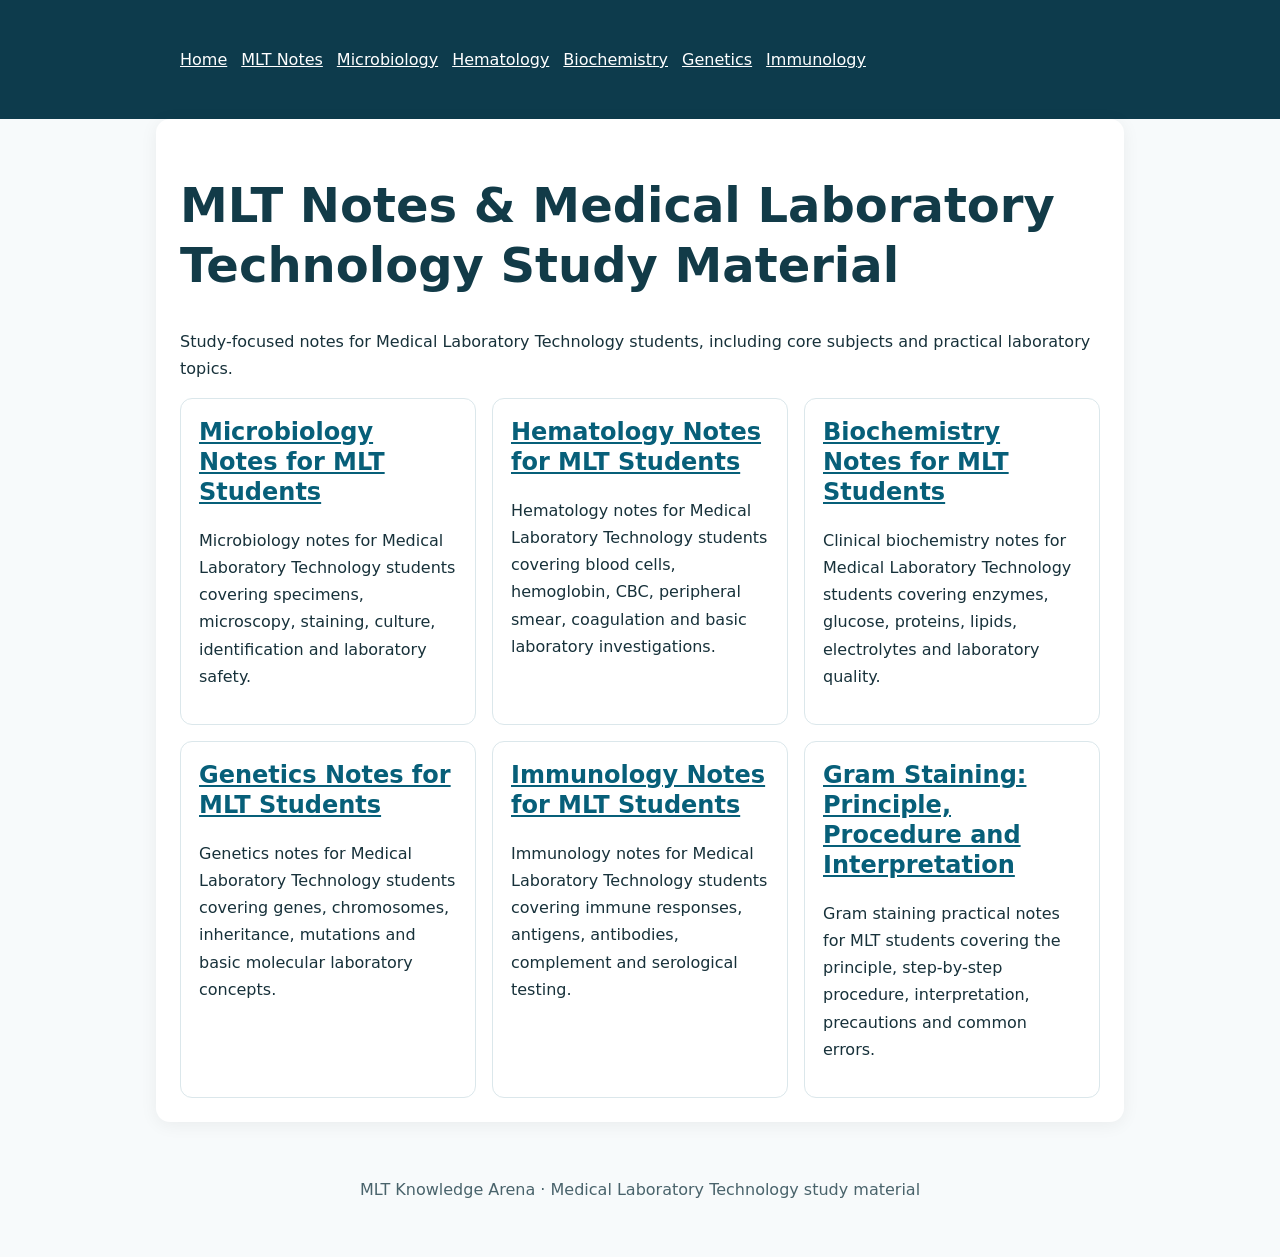
==== Notes/index.html @ 21ba25c5 "Add files via upload" ====
<!doctype html>
<html lang="en">
<head>
<meta charset="utf-8">
<meta name="viewport" content="width=device-width,initial-scale=1">
<title>MLT Notes &amp; Study Material | MLT Knowledge Arena</title>
<meta name="description" content="MLT notes and Medical Laboratory Technology study material covering Microbiology, Hematology, Biochemistry, Genetics, Immunology and practical laboratory topics.">
<meta name="robots" content="index,follow,max-image-preview:large,max-snippet:-1,max-video-preview:-1">
<link rel="canonical" href="https://shivambiomed.github.io/mlt-notes/">
<meta property="og:type" content="website">
<meta property="og:title" content="MLT Notes &amp; Study Material | MLT Knowledge Arena">
<meta property="og:description" content="MLT notes and Medical Laboratory Technology study material for students.">
<meta property="og:url" content="https://shivambiomed.github.io/mlt-notes/">
<link rel="stylesheet" href="/assets/css/seo-pages.css">
<script type="application/ld+json">
{
  "@context": "https://schema.org",
  "@type": "CollectionPage",
  "name": "MLT Notes & Study Material",
  "description": "MLT notes and Medical Laboratory Technology study material.",
  "url": "https://shivambiomed.github.io/mlt-notes/",
  "isPartOf": {
    "@type": "WebSite",
    "name": "MLT Knowledge Arena",
    "url": "https://shivambiomed.github.io/"
  },
  "inLanguage": "en"
}
</script>
</head>
<body>
<header><div class="wrap"><nav aria-label="Primary"><a href="/">Home</a><a href="/mlt-notes/">MLT Notes</a><a href="/mlt-notes/microbiology/">Microbiology</a><a href="/mlt-notes/hematology/">Hematology</a><a href="/mlt-notes/biochemistry/">Biochemistry</a><a href="/mlt-notes/genetics/">Genetics</a><a href="/mlt-notes/immunology/">Immunology</a></nav></div></header>
<main class="wrap">
<h1>MLT Notes &amp; Medical Laboratory Technology Study Material</h1>
<p>Study-focused notes for Medical Laboratory Technology students, including core subjects and practical laboratory topics.</p>
<div class="card-grid"><article class="card"><h2><a href="/mlt-notes/microbiology/">Microbiology Notes for MLT Students</a></h2><p>Microbiology notes for Medical Laboratory Technology students covering specimens, microscopy, staining, culture, identification and laboratory safety.</p></article><article class="card"><h2><a href="/mlt-notes/hematology/">Hematology Notes for MLT Students</a></h2><p>Hematology notes for Medical Laboratory Technology students covering blood cells, hemoglobin, CBC, peripheral smear, coagulation and basic laboratory investigations.</p></article><article class="card"><h2><a href="/mlt-notes/biochemistry/">Biochemistry Notes for MLT Students</a></h2><p>Clinical biochemistry notes for Medical Laboratory Technology students covering enzymes, glucose, proteins, lipids, electrolytes and laboratory quality.</p></article><article class="card"><h2><a href="/mlt-notes/genetics/">Genetics Notes for MLT Students</a></h2><p>Genetics notes for Medical Laboratory Technology students covering genes, chromosomes, inheritance, mutations and basic molecular laboratory concepts.</p></article><article class="card"><h2><a href="/mlt-notes/immunology/">Immunology Notes for MLT Students</a></h2><p>Immunology notes for Medical Laboratory Technology students covering immune responses, antigens, antibodies, complement and serological testing.</p></article><article class="card"><h2><a href="/mlt-notes/gram-staining/">Gram Staining: Principle, Procedure and Interpretation</a></h2><p>Gram staining practical notes for MLT students covering the principle, step-by-step procedure, interpretation, precautions and common errors.</p></article></div>
</main>
<footer><div class="wrap">MLT Knowledge Arena &middot; Medical Laboratory Technology study material</div></footer>
</body>
</html>
---- assets/css/seo-pages.css ----
:root{font-family:system-ui,-apple-system,BlinkMacSystemFont,"Segoe UI",sans-serif;color:#17313a;background:#f7fafb}
body{margin:0;line-height:1.7}
.wrap{max-width:920px;margin:auto;padding:24px}
header{background:#0d3b4c;color:#fff;padding:22px 0}
header a{color:#fff}
nav{display:flex;flex-wrap:wrap;gap:14px}
main{background:#fff;margin:28px auto;padding:28px;border-radius:14px;box-shadow:0 3px 18px rgba(0,0,0,.06)}
h1,h2,h3{line-height:1.25;color:#123b48}
h1{font-size:clamp(2rem,5vw,3rem)}
h2{margin-top:2rem}
.card-grid{display:grid;grid-template-columns:repeat(auto-fit,minmax(230px,1fr));gap:16px}
.card{border:1px solid #dbe7eb;border-radius:12px;padding:18px}
.card h2,.card h3{margin-top:0}
a{color:#075f79}
footer{padding:30px 0;text-align:center;color:#49636b}
.note{background:#eef7f9;border-left:4px solid #0d3b4c;padding:14px 16px}
ul{padding-left:1.4rem}
@media(max-width:600px){main{margin:16px 8px;padding:20px}.wrap{padding:16px}}
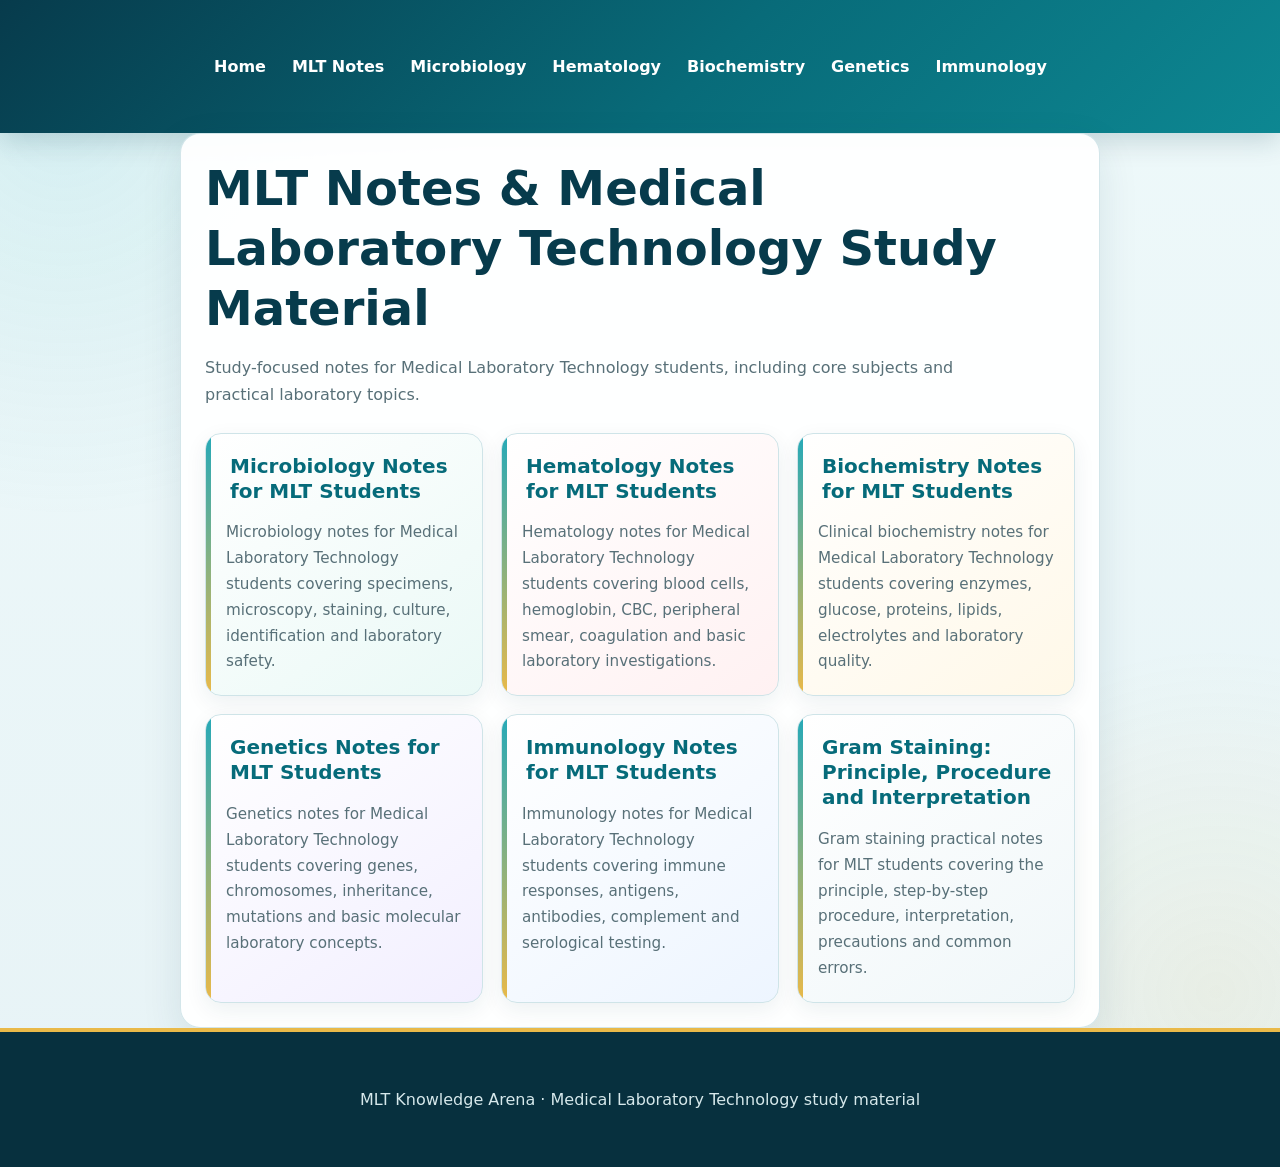
==== commit 70248c68: "Add files via upload" ====
--- a/Notes/index.html
+++ b/Notes/index.html
@@ -33,7 +33,7 @@
 <main class="wrap">
 <h1>MLT Notes &amp; Medical Laboratory Technology Study Material</h1>
 <p>Study-focused notes for Medical Laboratory Technology students, including core subjects and practical laboratory topics.</p>
-<div class="card-grid"><article class="card"><h2><a href="/mlt-notes/microbiology/">Microbiology Notes for MLT Students</a></h2><p>Microbiology notes for Medical Laboratory Technology students covering specimens, microscopy, staining, culture, identification and laboratory safety.</p></article><article class="card"><h2><a href="/mlt-notes/hematology/">Hematology Notes for MLT Students</a></h2><p>Hematology notes for Medical Laboratory Technology students covering blood cells, hemoglobin, CBC, peripheral smear, coagulation and basic laboratory investigations.</p></article><article class="card"><h2><a href="/mlt-notes/biochemistry/">Biochemistry Notes for MLT Students</a></h2><p>Clinical biochemistry notes for Medical Laboratory Technology students covering enzymes, glucose, proteins, lipids, electrolytes and laboratory quality.</p></article><article class="card"><h2><a href="/mlt-notes/genetics/">Genetics Notes for MLT Students</a></h2><p>Genetics notes for Medical Laboratory Technology students covering genes, chromosomes, inheritance, mutations and basic molecular laboratory concepts.</p></article><article class="card"><h2><a href="/mlt-notes/immunology/">Immunology Notes for MLT Students</a></h2><p>Immunology notes for Medical Laboratory Technology students covering immune responses, antigens, antibodies, complement and serological testing.</p></article><article class="card"><h2><a href="/mlt-notes/gram-staining/">Gram Staining: Principle, Procedure and Interpretation</a></h2><p>Gram staining practical notes for MLT students covering the principle, step-by-step procedure, interpretation, precautions and common errors.</p></article></div>
+<div class="card-grid"><article class="card microbiology"><h2><a href="/mlt-notes/microbiology/">Microbiology Notes for MLT Students</a></h2><p>Microbiology notes for Medical Laboratory Technology students covering specimens, microscopy, staining, culture, identification and laboratory safety.</p></article><article class="card hematology"><h2><a href="/mlt-notes/hematology/">Hematology Notes for MLT Students</a></h2><p>Hematology notes for Medical Laboratory Technology students covering blood cells, hemoglobin, CBC, peripheral smear, coagulation and basic laboratory investigations.</p></article><article class="card biochemistry"><h2><a href="/mlt-notes/biochemistry/">Biochemistry Notes for MLT Students</a></h2><p>Clinical biochemistry notes for Medical Laboratory Technology students covering enzymes, glucose, proteins, lipids, electrolytes and laboratory quality.</p></article><article class="card genetics"><h2><a href="/mlt-notes/genetics/">Genetics Notes for MLT Students</a></h2><p>Genetics notes for Medical Laboratory Technology students covering genes, chromosomes, inheritance, mutations and basic molecular laboratory concepts.</p></article><article class="card immunology"><h2><a href="/mlt-notes/immunology/">Immunology Notes for MLT Students</a></h2><p>Immunology notes for Medical Laboratory Technology students covering immune responses, antigens, antibodies, complement and serological testing.</p></article><article class="card gram-staining"><h2><a href="/mlt-notes/gram-staining/">Gram Staining: Principle, Procedure and Interpretation</a></h2><p>Gram staining practical notes for MLT students covering the principle, step-by-step procedure, interpretation, precautions and common errors.</p></article></div>
 </main>
 <footer><div class="wrap">MLT Knowledge Arena &middot; Medical Laboratory Technology study material</div></footer>
 </body>
--- a/assets/css/seo-pages.css
+++ b/assets/css/seo-pages.css
@@ -1,19 +1,116 @@
+:root{
+  font-family:system-ui,-apple-system,BlinkMacSystemFont,"Segoe UI",sans-serif;
+  color:#17313a;
+  background:#eaf5f7;
+  --navy:#073b4c;
+  --teal:#087f8c;
+  --cyan:#25a9b8;
+  --gold:#e9b949;
+  --paper:#eef8fa;
+  --line:#cfe4e8;
+  --muted:#587078;
+}
+*{box-sizing:border-box}
+body{
+  margin:0;
+  line-height:1.7;
+  background:
+    radial-gradient(circle at 5% 10%,rgba(37,169,184,.12),transparent 25%),
+    radial-gradient(circle at 95% 85%,rgba(233,185,73,.10),transparent 22%),
+    linear-gradient(180deg,#eef9fa 0%,#e7f3f6 100%);
+}
+.wrap{max-width:920px;margin:auto;padding:24px}
+header{
+  background:linear-gradient(135deg,#073b4c 0%,#086b79 55%,#0d8792 100%);
+  color:#fff;
+  padding:22px 0;
+  box-shadow:0 8px 25px rgba(7,59,76,.18);
+}
+header a{
+  color:#fff;
+  text-decoration:none;
+  font-weight:700;
+  padding:7px 10px;
+  border-radius:8px;
+  transition:.2s ease;
+}
+header a:hover{background:rgba(255,255,255,.14)}
+nav{display:flex;flex-wrap:wrap;gap:6px;align-items:center}
+main{
+  background:rgba(255,255,255,.94);
+  margin:28px auto;
+  padding:30px;
+  border-radius:20px;
+  border:1px solid rgba(207,228,232,.9);
+  box-shadow:0 14px 40px rgba(7,59,76,.10);
+}
+h1,h2,h3{line-height:1.25;color:var(--navy)}
+h1{
+  font-size:clamp(2rem,5vw,3rem);
+  margin-top:0;
+  margin-bottom:12px;
+}
+main>p{color:var(--muted);max-width:760px}
+.card-grid{
+  display:grid;
+  grid-template-columns:repeat(auto-fit,minmax(230px,1fr));
+  gap:18px;
+  margin-top:24px;
+}
+.card{
+  position:relative;
+  overflow:hidden;
+  border:1px solid var(--line);
+  border-radius:16px;
+  padding:20px;
+  background:linear-gradient(145deg,#fff 0%,#f7fcfd 100%);
+  box-shadow:0 7px 22px rgba(7,59,76,.07);
+  transition:transform .2s ease,box-shadow .2s ease,border-color .2s ease;
+}
+.card:before{
+  content:"";
+  position:absolute;
+  left:0;top:0;bottom:0;
+  width:5px;
+  background:linear-gradient(180deg,var(--cyan),var(--gold));
+}
+.card:hover{
+  transform:translateY(-4px);
+  border-color:#9ed3da;
+  box-shadow:0 14px 30px rgba(7,59,76,.12);
+}
+.card h2,.card h3{margin-top:0}
+.card h2{font-size:1.25rem;padding-left:4px}
+.card p{color:var(--muted);font-size:.95rem;margin-bottom:0}
+a{color:#066b7a}
+.card a{text-decoration:none}
+.card a:hover{text-decoration:underline}
+footer{
+  padding:30px 0;
+  text-align:center;
+  color:#d6e8eb;
+  background:#07303e;
+  border-top:4px solid var(--gold);
+}
+.note{
+  background:#e6f7f9;
+  border-left:5px solid var(--teal);
+  padding:14px 16px;
+  border-radius:0 10px 10px 0;
+}
+ul{padding-left:1.4rem}
+@media(max-width:600px){
+  .wrap{padding:16px}
+  main{margin:16px 8px;padding:20px 16px;border-radius:16px}
+  header{padding:16px 0}
+  nav{gap:4px}
+  header a{font-size:14px;padding:6px 7px}
+  .card-grid{grid-template-columns:1fr;gap:14px}
+}
 
-:root{font-family:system-ui,-apple-system,BlinkMacSystemFont,"Segoe UI",sans-serif;color:#17313a;background:#f7fafb}
-body{margin:0;line-height:1.7}
-.wrap{max-width:920px;margin:auto;padding:24px}
-header{background:#0d3b4c;color:#fff;padding:22px 0}
-header a{color:#fff}
-nav{display:flex;flex-wrap:wrap;gap:14px}
-main{background:#fff;margin:28px auto;padding:28px;border-radius:14px;box-shadow:0 3px 18px rgba(0,0,0,.06)}
-h1,h2,h3{line-height:1.25;color:#123b48}
-h1{font-size:clamp(2rem,5vw,3rem)}
-h2{margin-top:2rem}
-.card-grid{display:grid;grid-template-columns:repeat(auto-fit,minmax(230px,1fr));gap:16px}
-.card{border:1px solid #dbe7eb;border-radius:12px;padding:18px}
-.card h2,.card h3{margin-top:0}
-a{color:#075f79}
-footer{padding:30px 0;text-align:center;color:#49636b}
-.note{background:#eef7f9;border-left:4px solid #0d3b4c;padding:14px 16px}
-ul{padding-left:1.4rem}
-@media(max-width:600px){main{margin:16px 8px;padding:20px}.wrap{padding:16px}}
+.card.microbiology{background:linear-gradient(145deg,#ffffff,#eaf9f6)}
+.card.hematology{background:linear-gradient(145deg,#ffffff,#fff1f2)}
+.card.biochemistry{background:linear-gradient(145deg,#ffffff,#fff8e8)}
+.card.genetics{background:linear-gradient(145deg,#ffffff,#f2efff)}
+.card.immunology{background:linear-gradient(145deg,#ffffff,#edf5ff)}
+.card.gram-staining{background:linear-gradient(145deg,#ffffff,#f0f7f9)}
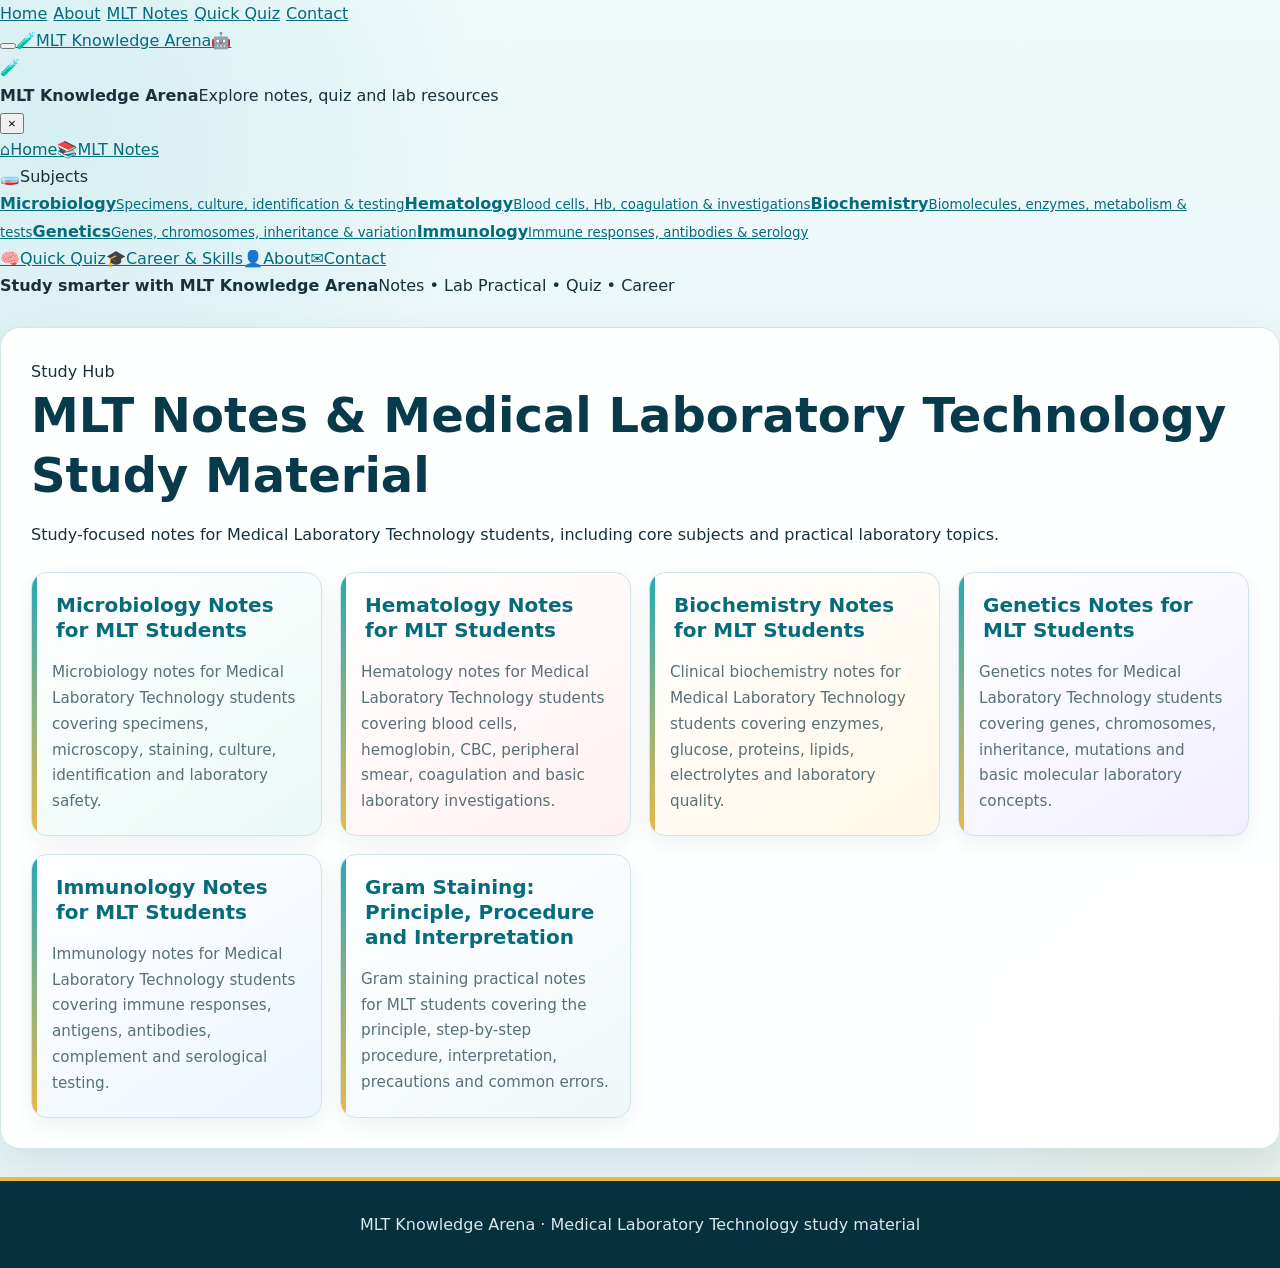
==== commit 62a64823: "Add files via upload" ====
--- a/Notes/index.html
+++ b/Notes/index.html
@@ -29,12 +29,13 @@
 </script>
 </head>
 <body>
-<header><div class="wrap"><nav aria-label="Primary"><a href="/">Home</a><a href="/mlt-notes/">MLT Notes</a><a href="/mlt-notes/microbiology/">Microbiology</a><a href="/mlt-notes/hematology/">Hematology</a><a href="/mlt-notes/biochemistry/">Biochemistry</a><a href="/mlt-notes/genetics/">Genetics</a><a href="/mlt-notes/immunology/">Immunology</a></nav></div></header>
-<main class="wrap">
-<h1>MLT Notes &amp; Medical Laboratory Technology Study Material</h1>
-<p>Study-focused notes for Medical Laboratory Technology students, including core subjects and practical laboratory topics.</p>
+<div class="topbar"><nav class="nav" aria-label="Primary navigation"><a href="/">Home</a><a href="/#about">About</a><a class="active" href="/mlt-notes/">MLT Notes</a><a href="/#quiz">Quick Quiz</a><a href="/#contact">Contact</a></nav></div>
+<div class="mlt-mobile-header"><button class="mlt-menu-button" id="mltMenuButton" aria-label="Open menu" aria-expanded="false"><span></span><span></span><span></span></button><a class="mlt-mobile-brand" href="/"><span class="mlt-brand-mark">🧪</span><span>MLT Knowledge Arena</span></a><a class="mlt-header-action" aria-label="Open Quick Quiz" href="/#quiz">🤖</a></div>
+<div class="mlt-drawer-overlay" id="mltDrawerOverlay" aria-hidden="true"></div><aside class="mlt-drawer" id="mltDrawer" aria-label="Website menu" aria-hidden="true"><div class="mlt-drawer-profile"><div class="mlt-profile-icon">🧪</div><div class="mlt-profile-copy"><strong>MLT Knowledge Arena</strong><span>Explore notes, quiz and lab resources</span></div><button class="mlt-drawer-close" id="mltDrawerClose" aria-label="Close menu">×</button></div><div class="mlt-drawer-list"><a class="mlt-drawer-item" href="/"><span class="mlt-item-icon">⌂</span><span>Home</span></a><a class="mlt-drawer-item" href="/mlt-notes/"><span class="mlt-item-icon">📚</span><span>MLT Notes</span></a><div class="mlt-drawer-item"><span class="mlt-item-icon">🧫</span><span>Subjects</span></div><div class="mlt-drawer-submenu"><a href="/mlt-notes/microbiology/"><b>Microbiology</b><small>Specimens, culture, identification &amp; testing</small></a><a href="/mlt-notes/hematology/"><b>Hematology</b><small>Blood cells, Hb, coagulation &amp; investigations</small></a><a href="/mlt-notes/biochemistry/"><b>Biochemistry</b><small>Biomolecules, enzymes, metabolism &amp; tests</small></a><a href="/mlt-notes/genetics/"><b>Genetics</b><small>Genes, chromosomes, inheritance &amp; variation</small></a><a href="/mlt-notes/immunology/"><b>Immunology</b><small>Immune responses, antibodies &amp; serology</small></a></div><a class="mlt-drawer-item" href="/#quiz"><span class="mlt-item-icon">🧠</span><span>Quick Quiz</span></a><a class="mlt-drawer-item" href="/#about"><span class="mlt-item-icon">🎓</span><span>Career &amp; Skills</span></a><a class="mlt-drawer-item" href="/#about"><span class="mlt-item-icon">👤</span><span>About</span></a><a class="mlt-drawer-item" href="/#contact"><span class="mlt-item-icon">✉️</span><span>Contact</span></a></div><div class="mlt-drawer-footer"><strong>Study smarter with MLT Knowledge Arena</strong><span>Notes • Lab Practical • Quiz • Career</span></div></aside>
+<main class="page-shell">
+<div class="hero-note"><div class="eyebrow">Study Hub</div><h1>MLT Notes &amp; Medical Laboratory Technology Study Material</h1><p>Study-focused notes for Medical Laboratory Technology students, including core subjects and practical laboratory topics.</p></div>
 <div class="card-grid"><article class="card microbiology"><h2><a href="/mlt-notes/microbiology/">Microbiology Notes for MLT Students</a></h2><p>Microbiology notes for Medical Laboratory Technology students covering specimens, microscopy, staining, culture, identification and laboratory safety.</p></article><article class="card hematology"><h2><a href="/mlt-notes/hematology/">Hematology Notes for MLT Students</a></h2><p>Hematology notes for Medical Laboratory Technology students covering blood cells, hemoglobin, CBC, peripheral smear, coagulation and basic laboratory investigations.</p></article><article class="card biochemistry"><h2><a href="/mlt-notes/biochemistry/">Biochemistry Notes for MLT Students</a></h2><p>Clinical biochemistry notes for Medical Laboratory Technology students covering enzymes, glucose, proteins, lipids, electrolytes and laboratory quality.</p></article><article class="card genetics"><h2><a href="/mlt-notes/genetics/">Genetics Notes for MLT Students</a></h2><p>Genetics notes for Medical Laboratory Technology students covering genes, chromosomes, inheritance, mutations and basic molecular laboratory concepts.</p></article><article class="card immunology"><h2><a href="/mlt-notes/immunology/">Immunology Notes for MLT Students</a></h2><p>Immunology notes for Medical Laboratory Technology students covering immune responses, antigens, antibodies, complement and serological testing.</p></article><article class="card gram-staining"><h2><a href="/mlt-notes/gram-staining/">Gram Staining: Principle, Procedure and Interpretation</a></h2><p>Gram staining practical notes for MLT students covering the principle, step-by-step procedure, interpretation, precautions and common errors.</p></article></div>
 </main>
-<footer><div class="wrap">MLT Knowledge Arena &middot; Medical Laboratory Technology study material</div></footer>
-</body>
+<footer class="site-footer">MLT Knowledge Arena &middot; Medical Laboratory Technology study material</footer>
+<script src="/assets/js/seo-nav.js"></script></body>
 </html>
